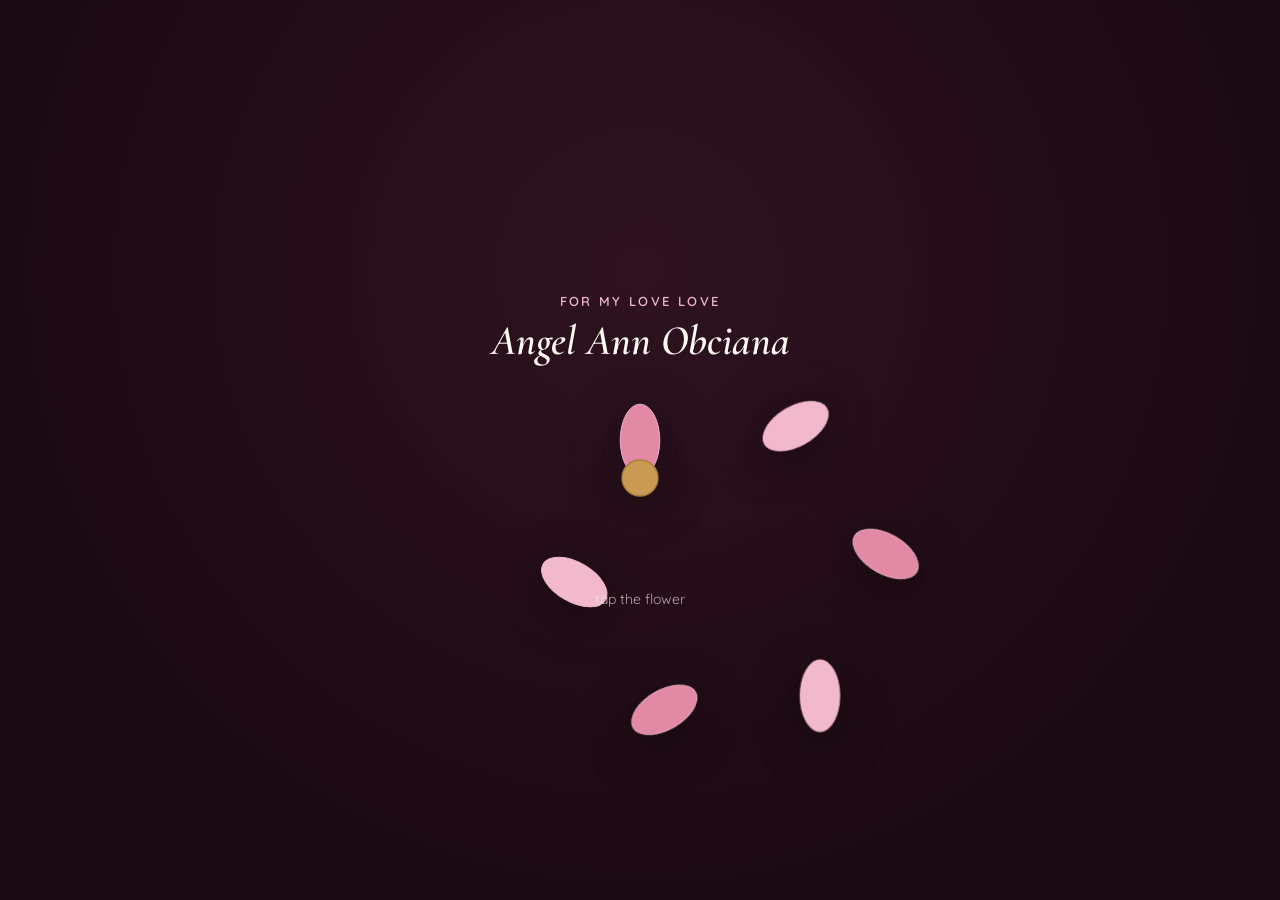
==== index.html @ 5afae939 "Rename index (2).html to index.html" ====
<!DOCTYPE html>
<html lang="en">
<head>
<meta charset="UTF-8">
<meta name="viewport" content="width=device-width, initial-scale=1.0">
<title>For my Love Love Angel Ann Obciana</title>
<link rel="preconnect" href="https://fonts.googleapis.com">
<link href="https://fonts.googleapis.com/css2?family=Cormorant+Garamond:ital,wght@0,500;0,600;1,500;1,600&family=Quicksand:wght@500;600;700&display=swap" rel="stylesheet">
<link rel="stylesheet" href="style.css">
</head>
<body>

<!-- floating hearts live here, shared across both screens -->
<div class="hearts-layer" id="heartsLayer" aria-hidden="true"></div>

<!-- ================= INTRO SCREEN ================= -->
<section class="screen intro-screen" id="introScreen">
  <div class="intro-content">
    <p class="intro-brand">
      <span class="intro-brand-line intro-brand-line--small">For my Love Love</span>
      <span class="intro-brand-line intro-brand-line--big">Angel Ann Obciana</span>
    </p>

    <button class="flower-button" id="flowerButton" aria-label="Click the flower to open">
      <svg class="flower-svg" viewBox="0 0 200 200" xmlns="http://www.w3.org/2000/svg">
        <g class="flower-petals">
          <ellipse class="petal" cx="100" cy="58" rx="22" ry="40"/>
          <ellipse class="petal" cx="100" cy="58" rx="22" ry="40" transform="rotate(60 100 100)"/>
          <ellipse class="petal" cx="100" cy="58" rx="22" ry="40" transform="rotate(120 100 100)"/>
          <ellipse class="petal" cx="100" cy="58" rx="22" ry="40" transform="rotate(180 100 100)"/>
          <ellipse class="petal" cx="100" cy="58" rx="22" ry="40" transform="rotate(240 100 100)"/>
          <ellipse class="petal" cx="100" cy="58" rx="22" ry="40" transform="rotate(300 100 100)"/>
        </g>
        <circle class="flower-center" cx="100" cy="100" r="20"/>
      </svg>
    </button>

    <p class="intro-hint">tap the flower</p>
  </div>
</section>

<!-- ================= MAIN SCREEN ================= -->
<section class="screen main-screen" id="mainScreen">
  <div class="frame">

    <!-- corner ornaments -->
    <span class="corner corner-tl"></span>
    <span class="corner corner-tr"></span>
    <span class="corner corner-bl"></span>
    <span class="corner corner-br"></span>

    <header class="frame-header" id="siteHeader">
      <!-- filled in by header.js at load time — edit NAV_ITEMS in header.js
           to add/remove/rename buttons, not this markup -->
    </header>

    <div class="frame-divider"></div>

    <main class="stage" id="stage">
      <p class="stage-idle" id="stageIdle">press the three buttons, in order, whenever you feel like it</p>
      <div class="stage-message" id="stageMessage" aria-live="polite"></div>
    </main>

  </div>
</section>

<script src="header.js"></script>
<script src="script.js"></script>
</body>
</html>
---- style.css ----
/* =====================================================
   TOKENS
===================================================== */
:root {
  --wine-deep:  #1C0A13;
  --wine:       #2E1220;
  --blush:      #F7E4EA;
  --rose:       #E28AA5;
  --rose-soft:  #F1B9CB;
  --gold:       #C99A52;
  --cream:      #FFF8F3;
  --ink:        #3A1420;

  --font-display: 'Cormorant Garamond', serif;
  --font-body: 'Quicksand', sans-serif;

  --ease-soft: cubic-bezier(.22, 1, .36, 1);
}

* { box-sizing: border-box; }

html, body {
  margin: 0;
  padding: 0;
  width: 100%;
  height: 100%;
  background: var(--wine-deep);
  font-family: var(--font-body);
  overflow: hidden;
}

button {
  font-family: inherit;
  cursor: pointer;
  background: none;
  border: none;
}

button:focus-visible,
.seal-button:focus-visible {
  outline: 2px solid var(--gold);
  outline-offset: 4px;
}

@media (prefers-reduced-motion: reduce) {
  *, *::before, *::after {
    animation-duration: 0.001ms !important;
    animation-iteration-count: 1 !important;
    transition-duration: 0.001ms !important;
  }
}

/* =====================================================
   SHARED / FLOATING HEARTS
===================================================== */
.hearts-layer {
  position: fixed;
  inset: 0;
  pointer-events: none;
  overflow: hidden;
  z-index: 2;
}

.heart-particle {
  position: absolute;
  bottom: -40px;
  color: var(--rose-soft);
  opacity: 0.55;
  font-size: 18px;
  will-change: transform, opacity;
  animation-name: float-up;
  animation-timing-function: ease-in;
  animation-fill-mode: forwards;
}

@keyframes float-up {
  0% {
    transform: translateY(0) translateX(0) rotate(0deg);
    opacity: 0;
  }
  10% { opacity: 0.6; }
  100% {
    transform: translateY(-110vh) translateX(var(--drift, 20px)) rotate(25deg);
    opacity: 0;
  }
}

/* =====================================================
   SCREENS
===================================================== */
.screen {
  position: fixed;
  inset: 0;
  display: flex;
  align-items: center;
  justify-content: center;
  z-index: 3;
}

/* =====================================================
   INTRO SCREEN
===================================================== */
.intro-screen {
  background:
    radial-gradient(circle at 50% 30%, var(--wine) 0%, var(--wine-deep) 70%);
  transition: opacity 0.9s var(--ease-soft), visibility 0.9s var(--ease-soft);
}

.intro-screen.is-hidden {
  opacity: 0;
  visibility: hidden;
  pointer-events: none;
}

.intro-content {
  display: flex;
  flex-direction: column;
  align-items: center;
  gap: 22px;
  text-align: center;
  transform: scale(1);
  transition: transform 0.6s var(--ease-soft), opacity 0.6s var(--ease-soft);
}

.intro-content.is-opening {
  transform: scale(1.15);
  opacity: 0;
}

.intro-brand {
  margin: 0;
  text-align: center;
}

.intro-brand-line { display: block; }

.intro-brand-line--small {
  font-family: var(--font-body);
  color: var(--rose-soft);
  letter-spacing: 0.18em;
  text-transform: uppercase;
  font-size: 13px;
  font-weight: 600;
}

.intro-brand-line--big {
  margin-top: 6px;
  font-family: var(--font-display);
  font-style: italic;
  font-weight: 600;
  color: var(--cream);
  font-size: clamp(28px, 5vw, 42px);
}

.flower-button {
  position: relative;
  width: 180px;
  height: 180px;
  padding: 0;
  transition: transform 0.35s var(--ease-soft);
}

.flower-button:hover { transform: translateY(-4px) scale(1.04); }
.flower-button:active { transform: translateY(0) scale(0.96); }

.flower-svg {
  width: 100%;
  height: 100%;
  overflow: visible;
  filter: drop-shadow(0 10px 24px rgba(0,0,0,0.4));
  animation: flower-sway 4s ease-in-out infinite;
}

@keyframes flower-sway {
  0%, 100% { transform: rotate(-2deg); }
  50% { transform: rotate(2deg); }
}

.petal {
  fill: var(--rose);
  stroke: var(--rose-soft);
  stroke-width: 1;
  transform-origin: 100px 100px;
  transition: transform 0.4s var(--ease-soft), fill 0.4s;
}

.petal:nth-child(even) { fill: var(--rose-soft); }

.flower-center {
  fill: var(--gold);
  stroke: #a97c39;
  stroke-width: 1.5;
  transform-origin: 100px 100px;
}

.flower-button:hover .petal {
  transform: scale(1.06);
}

/* bloom burst on click */
.flower-button.is-blooming .petal {
  animation: petal-bloom 0.65s var(--ease-soft) forwards;
}

.flower-button.is-blooming .petal:nth-child(1) { animation-delay: 0s; }
.flower-button.is-blooming .petal:nth-child(2) { animation-delay: 0.03s; }
.flower-button.is-blooming .petal:nth-child(3) { animation-delay: 0.06s; }
.flower-button.is-blooming .petal:nth-child(4) { animation-delay: 0.09s; }
.flower-button.is-blooming .petal:nth-child(5) { animation-delay: 0.12s; }
.flower-button.is-blooming .petal:nth-child(6) { animation-delay: 0.15s; }

@keyframes petal-bloom {
  0%   { transform: scale(1); }
  55%  { transform: scale(1.45); }
  100% { transform: scale(1.2); }
}

.flower-button.is-blooming .flower-center {
  animation: center-glow 0.65s var(--ease-soft) forwards;
}

@keyframes center-glow {
  0%   { transform: scale(1); filter: drop-shadow(0 0 0 rgba(201,154,82,0)); }
  55%  { transform: scale(1.3); filter: drop-shadow(0 0 14px rgba(201,154,82,0.9)); }
  100% { transform: scale(1.15); filter: drop-shadow(0 0 6px rgba(201,154,82,0.6)); }
}

/* particles that burst outward from the flower on click */
.burst-layer {
  position: fixed;
  inset: 0;
  pointer-events: none;
  z-index: 4;
}

.burst-particle {
  position: absolute;
  transform: translate(-50%, -50%);
  font-size: 20px;
  opacity: 1;
  color: var(--rose-soft);
  animation: burst-fly 0.9s var(--ease-soft) forwards;
}

@keyframes burst-fly {
  0% {
    transform: translate(-50%, -50%) translate(0, 0) scale(1);
    opacity: 1;
  }
  100% {
    transform: translate(-50%, -50%) translate(var(--tx), var(--ty)) scale(0.3);
    opacity: 0;
  }
}

.intro-hint {
  margin: 0;
  color: var(--blush);
  font-size: 14px;
  opacity: 0.7;
  animation: hint-pulse 2.4s ease-in-out infinite;
}

@keyframes hint-pulse {
  0%, 100% { opacity: 0.45; }
  50% { opacity: 0.85; }
}

/* =====================================================
   MAIN SCREEN + FRAME
===================================================== */
.main-screen {
  background: radial-gradient(circle at 50% 20%, var(--wine) 0%, var(--wine-deep) 75%);
  opacity: 0;
  visibility: hidden;
  transition: opacity 0.9s var(--ease-soft) 0.15s, visibility 0.9s var(--ease-soft) 0.15s;
  padding: 24px;
}

.main-screen.is-visible {
  opacity: 1;
  visibility: visible;
}

.frame {
  position: relative;
  width: min(920px, 94vw);
  max-height: 88vh;
  background: linear-gradient(180deg, var(--blush) 0%, var(--cream) 100%);
  border: 1px solid var(--gold);
  border-radius: 4px;
  box-shadow:
    0 0 0 6px var(--wine-deep),
    0 0 0 7px rgba(201, 154, 82, 0.5),
    0 30px 60px rgba(0,0,0,0.5);
  padding: 34px 40px;
  display: flex;
  flex-direction: column;
  gap: 20px;
  opacity: 0;
  transform: translateY(18px);
  animation: frame-rise 0.8s var(--ease-soft) 0.3s forwards;
}

@keyframes frame-rise {
  to { opacity: 1; transform: translateY(0); }
}

.corner {
  position: absolute;
  width: 14px;
  height: 14px;
  border: 2px solid var(--gold);
}

.corner-tl { top: 10px; left: 10px; border-right: none; border-bottom: none; }
.corner-tr { top: 10px; right: 10px; border-left: none; border-bottom: none; }
.corner-bl { bottom: 10px; left: 10px; border-right: none; border-top: none; }
.corner-br { bottom: 10px; right: 10px; border-left: none; border-top: none; }

.frame-header {
  display: flex;
  align-items: flex-end;
  justify-content: space-between;
  gap: 16px;
  flex-wrap: wrap;
}

.brand {
  margin: 0;
  font-family: var(--font-display);
  color: var(--ink);
  line-height: 1;
}

.brand-line { display: block; }

.brand-line--small {
  font-size: 20px;
  font-style: italic;
  font-weight: 500;
  color: var(--rose);
  letter-spacing: 0.05em;
}

.brand-line--big {
  font-size: clamp(34px, 5vw, 54px);
  font-weight: 600;
}

.word-nav {
  display: flex;
  gap: 10px;
}

.word-btn {
  font-family: var(--font-body);
  font-weight: 700;
  font-size: 14px;
  letter-spacing: 0.08em;
  color: var(--ink);
  background: rgba(226, 138, 165, 0.14);
  border: 1.5px solid var(--rose);
  border-radius: 999px;
  padding: 10px 20px;
  transition: transform 0.25s var(--ease-soft), background 0.25s, color 0.25s, box-shadow 0.25s;
}

.word-btn:hover {
  background: var(--rose);
  color: var(--cream);
  transform: translateY(-2px);
  box-shadow: 0 6px 14px rgba(226, 138, 165, 0.4);
}

.word-btn.is-active {
  background: var(--gold);
  border-color: var(--gold);
  color: var(--wine-deep);
  transform: translateY(-2px) scale(1.06);
}

.word-btn.is-pulsing {
  animation: btn-pop 0.4s var(--ease-soft);
}

@keyframes btn-pop {
  0% { transform: scale(1); }
  40% { transform: scale(1.18); }
  100% { transform: scale(1.06); }
}

.frame-divider {
  height: 1px;
  background: linear-gradient(90deg, transparent, var(--gold), transparent);
  opacity: 0.6;
}

.stage {
  position: relative;
  min-height: 220px;
  display: flex;
  align-items: center;
  justify-content: center;
  text-align: center;
  padding: 12px 8px 4px;
}

.stage-idle {
  margin: 0;
  color: var(--ink);
  opacity: 0.55;
  font-size: 15px;
  transition: opacity 0.4s ease;
}

.stage-idle.is-hidden { opacity: 0; }

.stage-message {
  position: absolute;
  inset: 0;
  display: flex;
  align-items: center;
  justify-content: center;
  font-family: var(--font-display);
  font-style: italic;
  font-weight: 600;
  color: var(--rose);
  font-size: clamp(24px, 4vw, 40px);
  opacity: 0;
  transform: scale(0.85);
  transition: opacity 0.6s var(--ease-soft), transform 0.6s var(--ease-soft);
}

.stage-message.is-visible {
  opacity: 1;
  transform: scale(1);
}

/* small screens */
@media (max-width: 560px) {
  .frame-header { align-items: flex-start; }
  .word-nav { width: 100%; justify-content: space-between; }
  .word-btn { flex: 1; padding: 10px 0; text-align: center; }
}
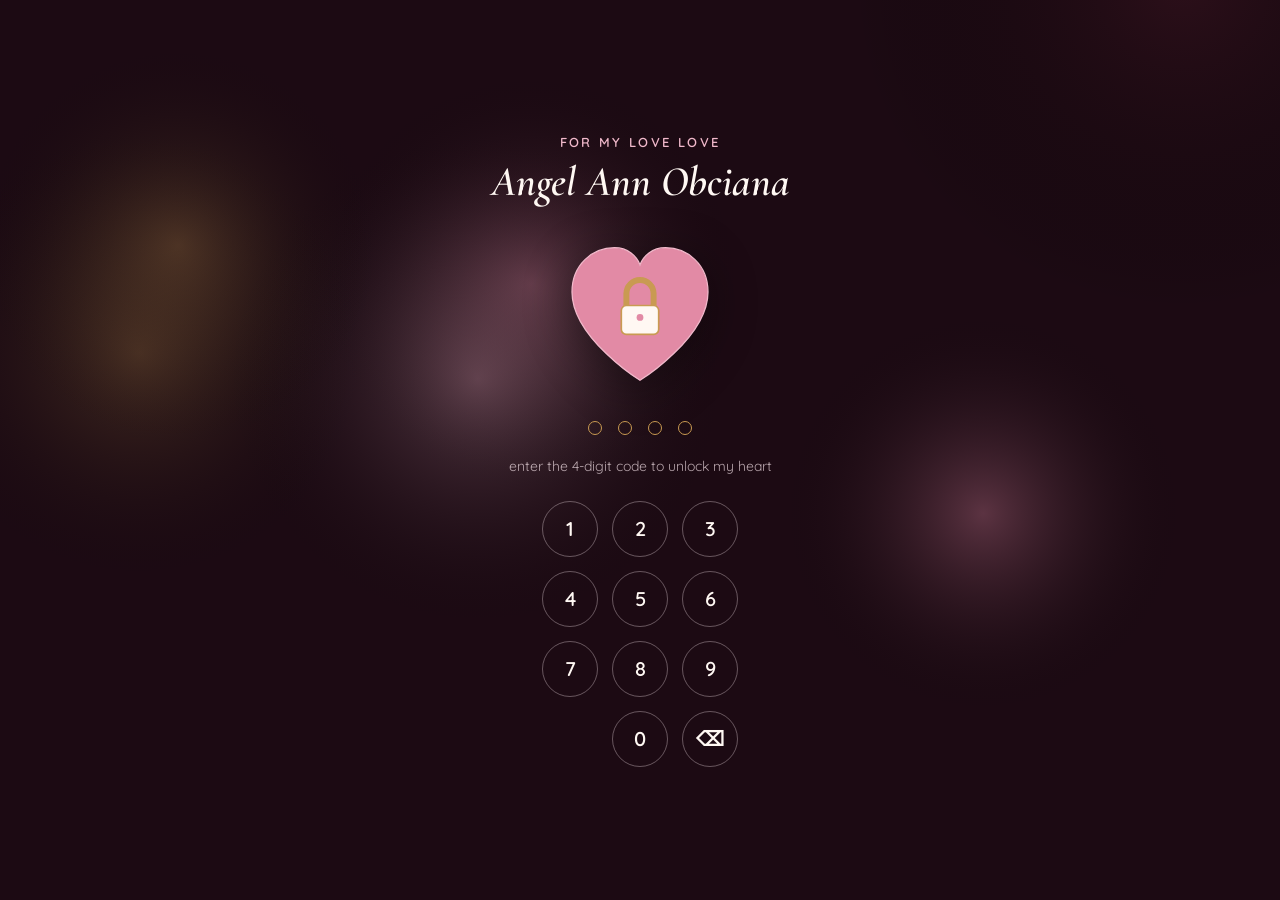
==== commit 95edd42a: "Add files via upload" ====
--- a/index.html
+++ b/index.html
@@ -8,39 +8,73 @@
 <link href="https://fonts.googleapis.com/css2?family=Cormorant+Garamond:ital,wght@0,500;0,600;1,500;1,600&family=Quicksand:wght@500;600;700&display=swap" rel="stylesheet">
 <link rel="stylesheet" href="style.css">
 </head>
-<body>
+<body data-nav-key="">
 
-<!-- floating hearts live here, shared across both screens -->
+<!-- slow-moving glow backdrop, drawn continuously in background.js -->
+<canvas id="bgCanvas" aria-hidden="true"></canvas>
+
+<!-- interactive blooming flowers, drawn in flowers.js once unlocked -->
+<canvas id="flowersCanvas" class="flowers-canvas" aria-hidden="true"></canvas>
+
+<!-- floating hearts live here, shared across every page -->
 <div class="hearts-layer" id="heartsLayer" aria-hidden="true"></div>
 
 <!-- ================= INTRO SCREEN ================= -->
 <section class="screen intro-screen" id="introScreen">
-  <div class="intro-content">
+  <div class="intro-content" id="introContent">
     <p class="intro-brand">
       <span class="intro-brand-line intro-brand-line--small">For my Love Love</span>
       <span class="intro-brand-line intro-brand-line--big">Angel Ann Obciana</span>
     </p>
 
-    <button class="flower-button" id="flowerButton" aria-label="Click the flower to open">
-      <svg class="flower-svg" viewBox="0 0 200 200" xmlns="http://www.w3.org/2000/svg">
-        <g class="flower-petals">
-          <ellipse class="petal" cx="100" cy="58" rx="22" ry="40"/>
-          <ellipse class="petal" cx="100" cy="58" rx="22" ry="40" transform="rotate(60 100 100)"/>
-          <ellipse class="petal" cx="100" cy="58" rx="22" ry="40" transform="rotate(120 100 100)"/>
-          <ellipse class="petal" cx="100" cy="58" rx="22" ry="40" transform="rotate(180 100 100)"/>
-          <ellipse class="petal" cx="100" cy="58" rx="22" ry="40" transform="rotate(240 100 100)"/>
-          <ellipse class="petal" cx="100" cy="58" rx="22" ry="40" transform="rotate(300 100 100)"/>
+    <!-- heart-shaped lock: edit CODE in script.js to change the passcode -->
+    <div class="heart-lock" id="heartLock" aria-hidden="true">
+      <svg class="heart-lock-svg" viewBox="0 0 200 200" xmlns="http://www.w3.org/2000/svg">
+        <path class="heart-shape"
+          d="M100,178 C100,178 20,128 20,74 C20,42 44,22 70,22 C86,22 96,32 100,42
+             C104,32 114,22 130,22 C156,22 180,42 180,74 C180,128 100,178 100,178 Z"/>
+        <g class="lock-icon">
+          <path class="lock-shackle" id="lockShackle" d="M84,90 v-14 a16,16 0 0 1 32,0 v14"/>
+          <rect class="lock-body" x="78" y="90" width="44" height="34" rx="6"/>
+          <circle class="lock-keyhole" cx="100" cy="104" r="4"/>
         </g>
-        <circle class="flower-center" cx="100" cy="100" r="20"/>
       </svg>
-    </button>
+    </div>
 
-    <p class="intro-hint">tap the flower</p>
+    <div class="passcode-dots" id="passcodeDots" aria-hidden="true">
+      <span class="dot"></span>
+      <span class="dot"></span>
+      <span class="dot"></span>
+      <span class="dot"></span>
+    </div>
+
+    <p class="intro-hint" id="introHint" aria-live="polite">enter the 4-digit code to unlock my heart</p>
+
+    <div class="keypad" id="keypad" role="group" aria-label="Passcode keypad">
+      <button type="button" data-key="1">1</button>
+      <button type="button" data-key="2">2</button>
+      <button type="button" data-key="3">3</button>
+      <button type="button" data-key="4">4</button>
+      <button type="button" data-key="5">5</button>
+      <button type="button" data-key="6">6</button>
+      <button type="button" data-key="7">7</button>
+      <button type="button" data-key="8">8</button>
+      <button type="button" data-key="9">9</button>
+      <span class="keypad-spacer" aria-hidden="true"></span>
+      <button type="button" data-key="0">0</button>
+      <button type="button" class="keypad-back" data-key="back" aria-label="Delete last digit">⌫</button>
+    </div>
   </div>
 </section>
 
 <!-- ================= MAIN SCREEN ================= -->
 <section class="screen main-screen" id="mainScreen">
+
+  <nav class="site-nav" id="siteHeader" aria-label="Message buttons">
+    <!-- filled in by header.js at load time — edit NAV_ITEMS in header.js
+         to add/remove/rename/re-link pages, not this markup -->
+  </nav>
+
   <div class="frame">
 
     <!-- corner ornaments -->
@@ -49,21 +83,18 @@
     <span class="corner corner-bl"></span>
     <span class="corner corner-br"></span>
 
-    <header class="frame-header" id="siteHeader">
-      <!-- filled in by header.js at load time — edit NAV_ITEMS in header.js
-           to add/remove/rename buttons, not this markup -->
-    </header>
-
-    <div class="frame-divider"></div>
-
     <main class="stage" id="stage">
-      <p class="stage-idle" id="stageIdle">press the three buttons, in order, whenever you feel like it</p>
-      <div class="stage-message" id="stageMessage" aria-live="polite"></div>
+      <div class="unlocked-message">
+        <p class="unlocked-title">You unlocked my heart ♥</p>
+        <p class="unlocked-hint">tap anywhere to plant a flower</p>
+      </div>
     </main>
 
   </div>
 </section>
 
+<script src="background.js"></script>
+<script src="flowers.js"></script>
 <script src="header.js"></script>
 <script src="script.js"></script>
 </body>
--- a/style.css
+++ b/style.css
@@ -37,7 +37,7 @@
 }
 
 button:focus-visible,
-.seal-button:focus-visible {
+.flower-button:focus-visible {
   outline: 2px solid var(--gold);
   outline-offset: 4px;
 }
@@ -48,6 +48,30 @@
     animation-iteration-count: 1 !important;
     transition-duration: 0.001ms !important;
   }
+}
+
+/* =====================================================
+   MOVING BACKGROUND CANVAS
+===================================================== */
+#bgCanvas {
+  position: fixed;
+  inset: 0;
+  width: 100%;
+  height: 100%;
+  z-index: 0;
+  pointer-events: none;
+}
+
+/* =====================================================
+   INTERACTIVE BLOOMING FLOWERS
+===================================================== */
+.flowers-canvas {
+  position: fixed;
+  inset: 0;
+  width: 100%;
+  height: 100%;
+  z-index: 1;
+  pointer-events: none;
 }
 
 /* =====================================================
@@ -101,8 +125,6 @@
    INTRO SCREEN
 ===================================================== */
 .intro-screen {
-  background:
-    radial-gradient(circle at 50% 30%, var(--wine) 0%, var(--wine-deep) 70%);
   transition: opacity 0.9s var(--ease-soft), visibility 0.9s var(--ease-soft);
 }
 
@@ -152,78 +174,139 @@
   font-size: clamp(28px, 5vw, 42px);
 }
 
-.flower-button {
+/* =====================================================
+   HEART LOCK
+===================================================== */
+.heart-lock {
   position: relative;
-  width: 180px;
-  height: 180px;
-  padding: 0;
-  transition: transform 0.35s var(--ease-soft);
-}
-
-.flower-button:hover { transform: translateY(-4px) scale(1.04); }
-.flower-button:active { transform: translateY(0) scale(0.96); }
-
-.flower-svg {
+  width: 170px;
+  height: 170px;
+  filter: drop-shadow(0 10px 24px rgba(0,0,0,0.4));
+  animation: heart-breathe 3.2s ease-in-out infinite;
+}
+
+@keyframes heart-breathe {
+  0%, 100% { transform: scale(1); }
+  50% { transform: scale(1.035); }
+}
+
+.heart-lock-svg {
   width: 100%;
   height: 100%;
   overflow: visible;
-  filter: drop-shadow(0 10px 24px rgba(0,0,0,0.4));
-  animation: flower-sway 4s ease-in-out infinite;
-}
-
-@keyframes flower-sway {
-  0%, 100% { transform: rotate(-2deg); }
-  50% { transform: rotate(2deg); }
-}
-
-.petal {
+}
+
+.heart-shape {
   fill: var(--rose);
   stroke: var(--rose-soft);
-  stroke-width: 1;
-  transform-origin: 100px 100px;
-  transition: transform 0.4s var(--ease-soft), fill 0.4s;
-}
-
-.petal:nth-child(even) { fill: var(--rose-soft); }
-
-.flower-center {
+  stroke-width: 1.5;
+  transition: fill 0.5s ease;
+}
+
+.lock-shackle {
+  fill: none;
+  stroke: var(--gold);
+  stroke-width: 7;
+  stroke-linecap: round;
+  transform-origin: 84px 90px;
+  transition: transform 0.6s var(--ease-soft);
+}
+
+.lock-body {
+  fill: var(--cream);
+  stroke: var(--gold);
+  stroke-width: 2;
+}
+
+.lock-keyhole { fill: var(--rose); }
+
+.heart-lock.is-shaking {
+  animation: lock-shake 0.5s var(--ease-soft);
+}
+
+@keyframes lock-shake {
+  0%, 100% { transform: translateX(0); }
+  20% { transform: translateX(-8px); }
+  40% { transform: translateX(7px); }
+  60% { transform: translateX(-5px); }
+  80% { transform: translateX(4px); }
+}
+
+.heart-lock.is-unlocked .heart-shape {
   fill: var(--gold);
-  stroke: #a97c39;
-  stroke-width: 1.5;
-  transform-origin: 100px 100px;
-}
-
-.flower-button:hover .petal {
-  transform: scale(1.06);
-}
-
-/* bloom burst on click */
-.flower-button.is-blooming .petal {
-  animation: petal-bloom 0.65s var(--ease-soft) forwards;
-}
-
-.flower-button.is-blooming .petal:nth-child(1) { animation-delay: 0s; }
-.flower-button.is-blooming .petal:nth-child(2) { animation-delay: 0.03s; }
-.flower-button.is-blooming .petal:nth-child(3) { animation-delay: 0.06s; }
-.flower-button.is-blooming .petal:nth-child(4) { animation-delay: 0.09s; }
-.flower-button.is-blooming .petal:nth-child(5) { animation-delay: 0.12s; }
-.flower-button.is-blooming .petal:nth-child(6) { animation-delay: 0.15s; }
-
-@keyframes petal-bloom {
+}
+
+.heart-lock.is-unlocked .lock-shackle {
+  transform: rotate(-35deg) translateX(-6px);
+}
+
+.heart-lock.is-unlocked {
+  animation: heart-unlock-pop 0.7s var(--ease-soft) forwards;
+}
+
+@keyframes heart-unlock-pop {
   0%   { transform: scale(1); }
-  55%  { transform: scale(1.45); }
-  100% { transform: scale(1.2); }
-}
-
-.flower-button.is-blooming .flower-center {
-  animation: center-glow 0.65s var(--ease-soft) forwards;
-}
-
-@keyframes center-glow {
-  0%   { transform: scale(1); filter: drop-shadow(0 0 0 rgba(201,154,82,0)); }
-  55%  { transform: scale(1.3); filter: drop-shadow(0 0 14px rgba(201,154,82,0.9)); }
-  100% { transform: scale(1.15); filter: drop-shadow(0 0 6px rgba(201,154,82,0.6)); }
-}
+  55%  { transform: scale(1.18); }
+  100% { transform: scale(1.08); }
+}
+
+/* =====================================================
+   PASSCODE DOTS
+===================================================== */
+.passcode-dots {
+  display: flex;
+  gap: 16px;
+}
+
+.dot {
+  width: 14px;
+  height: 14px;
+  border-radius: 50%;
+  border: 1.5px solid var(--gold);
+  background: transparent;
+  transition: background 0.25s var(--ease-soft), transform 0.25s var(--ease-soft);
+}
+
+.dot.is-filled {
+  background: var(--rose);
+  transform: scale(1.15);
+}
+
+/* =====================================================
+   KEYPAD
+===================================================== */
+.keypad {
+  display: grid;
+  grid-template-columns: repeat(3, 56px);
+  gap: 14px;
+  margin-top: 4px;
+}
+
+.keypad button {
+  width: 56px;
+  height: 56px;
+  border-radius: 50%;
+  border: 1.5px solid rgba(247, 228, 234, 0.35);
+  color: var(--cream);
+  font-family: var(--font-body);
+  font-size: 20px;
+  font-weight: 600;
+  display: flex;
+  align-items: center;
+  justify-content: center;
+  transition: background 0.2s ease, border-color 0.2s ease, transform 0.15s ease;
+}
+
+.keypad button:hover {
+  background: rgba(226, 138, 165, 0.18);
+  border-color: var(--rose-soft);
+}
+
+.keypad button:active { transform: scale(0.92); }
+
+.keypad-back { font-size: 17px; }
+
+.keypad-spacer { visibility: hidden; }
 
 /* particles that burst outward from the flower on click */
 .burst-layer {
@@ -270,7 +353,6 @@
    MAIN SCREEN + FRAME
 ===================================================== */
 .main-screen {
-  background: radial-gradient(circle at 50% 20%, var(--wine) 0%, var(--wine-deep) 75%);
   opacity: 0;
   visibility: hidden;
   transition: opacity 0.9s var(--ease-soft) 0.15s, visibility 0.9s var(--ease-soft) 0.15s;
@@ -282,10 +364,105 @@
   visibility: visible;
 }
 
+/* =====================================================
+   FULL-WIDTH TOP NAV
+===================================================== */
+.site-nav {
+  position: fixed;
+  top: 0;
+  left: 0;
+  right: 0;
+  z-index: 5;
+  display: flex;
+  align-items: center;
+  justify-content: space-between;
+  gap: 16px;
+  flex-wrap: wrap;
+  padding: 26px 48px;
+  border-bottom: 1.5px solid var(--gold);
+  background: transparent;
+  opacity: 1;
+  transform: translateY(0);
+  transition: opacity 0.6s var(--ease-soft) 0.25s, transform 0.6s var(--ease-soft) 0.25s;
+}
+
+/* on index.html the nav starts hidden and animates in once the heart unlocks */
+.main-screen .site-nav {
+  opacity: 0;
+  transform: translateY(-20px);
+}
+
+.main-screen.is-visible .site-nav {
+  opacity: 1;
+  transform: translateY(0);
+}
+
+.nav-brand {
+  font-family: var(--font-display);
+  font-style: italic;
+  font-weight: 600;
+  font-size: 24px;
+  color: var(--cream);
+  text-decoration: none;
+  letter-spacing: 0.02em;
+  white-space: nowrap;
+}
+
+.nav-brand em {
+  font-style: italic;
+  color: var(--rose-soft);
+}
+
+.nav-links {
+  display: flex;
+  list-style: none;
+  margin: 0;
+  padding: 0;
+  gap: 28px;
+}
+
+.nav-link {
+  display: inline-block;
+  font-family: var(--font-body);
+  font-weight: 600;
+  font-size: 17px;
+  letter-spacing: 0.08em;
+  text-transform: uppercase;
+  text-decoration: none;
+  color: var(--cream);
+  opacity: 0.65;
+  background: none;
+  border: none;
+  padding: 4px 0;
+  transition: color 0.2s ease, opacity 0.2s ease;
+}
+
+.nav-link:hover {
+  opacity: 1;
+  color: var(--rose-soft);
+}
+
+.nav-link.is-active,
+.nav-link.is-current {
+  opacity: 1;
+  color: var(--gold);
+}
+
+.nav-link.is-pulsing {
+  animation: btn-pop 0.4s var(--ease-soft);
+}
+
+@keyframes btn-pop {
+  0% { transform: scale(1); }
+  40% { transform: scale(1.18); }
+  100% { transform: scale(1.06); }
+}
+
 .frame {
   position: relative;
   width: min(920px, 94vw);
-  max-height: 88vh;
+  max-height: 78vh;
+  margin-top: 96px;
   background: linear-gradient(180deg, var(--blush) 0%, var(--cream) 100%);
   border: 1px solid var(--gold);
   border-radius: 4px;
@@ -318,84 +495,6 @@
 .corner-bl { bottom: 10px; left: 10px; border-right: none; border-top: none; }
 .corner-br { bottom: 10px; right: 10px; border-left: none; border-top: none; }
 
-.frame-header {
-  display: flex;
-  align-items: flex-end;
-  justify-content: space-between;
-  gap: 16px;
-  flex-wrap: wrap;
-}
-
-.brand {
-  margin: 0;
-  font-family: var(--font-display);
-  color: var(--ink);
-  line-height: 1;
-}
-
-.brand-line { display: block; }
-
-.brand-line--small {
-  font-size: 20px;
-  font-style: italic;
-  font-weight: 500;
-  color: var(--rose);
-  letter-spacing: 0.05em;
-}
-
-.brand-line--big {
-  font-size: clamp(34px, 5vw, 54px);
-  font-weight: 600;
-}
-
-.word-nav {
-  display: flex;
-  gap: 10px;
-}
-
-.word-btn {
-  font-family: var(--font-body);
-  font-weight: 700;
-  font-size: 14px;
-  letter-spacing: 0.08em;
-  color: var(--ink);
-  background: rgba(226, 138, 165, 0.14);
-  border: 1.5px solid var(--rose);
-  border-radius: 999px;
-  padding: 10px 20px;
-  transition: transform 0.25s var(--ease-soft), background 0.25s, color 0.25s, box-shadow 0.25s;
-}
-
-.word-btn:hover {
-  background: var(--rose);
-  color: var(--cream);
-  transform: translateY(-2px);
-  box-shadow: 0 6px 14px rgba(226, 138, 165, 0.4);
-}
-
-.word-btn.is-active {
-  background: var(--gold);
-  border-color: var(--gold);
-  color: var(--wine-deep);
-  transform: translateY(-2px) scale(1.06);
-}
-
-.word-btn.is-pulsing {
-  animation: btn-pop 0.4s var(--ease-soft);
-}
-
-@keyframes btn-pop {
-  0% { transform: scale(1); }
-  40% { transform: scale(1.18); }
-  100% { transform: scale(1.06); }
-}
-
-.frame-divider {
-  height: 1px;
-  background: linear-gradient(90deg, transparent, var(--gold), transparent);
-  opacity: 0.6;
-}
-
 .stage {
   position: relative;
   min-height: 220px;
@@ -406,15 +505,212 @@
   padding: 12px 8px 4px;
 }
 
-.stage-idle {
+.unlocked-message {
+  display: flex;
+  flex-direction: column;
+  gap: 10px;
+  text-align: center;
+}
+
+.unlocked-title {
+  margin: 0;
+  font-family: var(--font-display);
+  font-style: italic;
+  font-weight: 600;
+  color: var(--rose);
+  font-size: clamp(26px, 4.4vw, 42px);
+}
+
+.unlocked-hint {
   margin: 0;
   color: var(--ink);
-  opacity: 0.55;
+  opacity: 0.7;
   font-size: 15px;
-  transition: opacity 0.4s ease;
-}
-
-.stage-idle.is-hidden { opacity: 0; }
+}
+
+.envelope-wrap {
+  display: flex;
+  flex-direction: column;
+  align-items: center;
+  gap: 16px;
+  transition: opacity 0.4s ease, transform 0.4s ease;
+}
+
+.envelope-wrap.is-hidden {
+  opacity: 0;
+  transform: scale(0.94);
+  pointer-events: none;
+}
+
+.envelope-button {
+  position: relative;
+  width: 220px;
+  height: 148px;
+  padding: 0;
+  filter: drop-shadow(0 14px 24px rgba(0,0,0,0.35));
+  transition: transform 0.3s var(--ease-soft);
+}
+
+.envelope-button:hover { transform: translateY(-3px); }
+.envelope-button:active { transform: translateY(0); }
+
+.envelope-back {
+  position: absolute;
+  inset: 0;
+  background: linear-gradient(180deg, var(--cream) 0%, var(--blush) 100%);
+  border: 1.5px solid var(--gold);
+  border-radius: 6px;
+}
+
+/* the "V" fold lines of an envelope front, drawn as a triangle rising from the base */
+.envelope-pocket {
+  position: absolute;
+  left: 0;
+  right: 0;
+  bottom: 0;
+  height: 100%;
+  clip-path: polygon(0% 100%, 50% 42%, 100% 100%);
+  background: linear-gradient(180deg, rgba(226,138,165,0.22), rgba(226,138,165,0.05));
+  border-radius: 0 0 6px 6px;
+}
+
+.envelope-flap {
+  position: absolute;
+  top: 0;
+  left: 0;
+  right: 0;
+  height: 74px;
+  clip-path: polygon(0% 0%, 100% 0%, 50% 88%);
+  background: linear-gradient(160deg, var(--rose-soft) 0%, var(--rose) 100%);
+  border-radius: 6px 6px 0 0;
+  transform-origin: top center;
+  transition: transform 0.55s var(--ease-soft), opacity 0.55s var(--ease-soft);
+}
+
+.envelope-heart {
+  position: absolute;
+  top: 50px;
+  left: 50%;
+  transform: translate(-50%, -50%);
+  width: 32px;
+  height: 32px;
+  border-radius: 50%;
+  background: var(--gold);
+  color: var(--cream);
+  display: flex;
+  align-items: center;
+  justify-content: center;
+  font-size: 15px;
+  box-shadow: 0 4px 10px rgba(0,0,0,0.3);
+  transition: transform 0.4s var(--ease-soft), opacity 0.4s var(--ease-soft);
+  z-index: 2;
+}
+
+/* opening state: the flap lifts back and the seal fades, as if unsealed */
+.envelope-button.is-open .envelope-flap {
+  transform: translateY(-12px) scaleY(0.25);
+  opacity: 0;
+}
+
+.envelope-button.is-open .envelope-heart {
+  transform: translate(-50%, -50%) scale(0);
+  opacity: 0;
+}
+
+.envelope-hint {
+  margin: 0;
+  color: var(--cream);
+  opacity: 0.6;
+  font-size: 14px;
+}
+
+/* =====================================================
+   LETTER OVERLAY
+===================================================== */
+.letter-overlay {
+  position: fixed;
+  inset: 0;
+  z-index: 20;
+  display: flex;
+  align-items: center;
+  justify-content: center;
+  padding: 24px;
+  background: rgba(20, 7, 14, 0.72);
+  backdrop-filter: blur(6px);
+  opacity: 0;
+  visibility: hidden;
+  transition: opacity 0.45s var(--ease-soft), visibility 0.45s var(--ease-soft);
+}
+
+.letter-overlay.is-visible {
+  opacity: 1;
+  visibility: visible;
+}
+
+.letter-paper {
+  position: relative;
+  width: min(560px, 100%);
+  max-height: 80vh;
+  overflow-y: auto;
+  padding: 46px 42px;
+  background:
+    repeating-linear-gradient(
+      var(--cream) 0px,
+      var(--cream) 37px,
+      rgba(201, 154, 82, 0.18) 38px
+    );
+  border: 1px solid var(--gold);
+  border-radius: 3px;
+  box-shadow: 0 30px 70px rgba(0,0,0,0.5);
+  transform: translateY(24px) scale(0.96);
+  opacity: 0;
+  transition: transform 0.5s var(--ease-soft), opacity 0.5s var(--ease-soft);
+}
+
+.letter-overlay.is-visible .letter-paper {
+  transform: translateY(0) scale(1);
+  opacity: 1;
+}
+
+.letter-close {
+  position: absolute;
+  top: 12px;
+  right: 16px;
+  font-size: 26px;
+  line-height: 1;
+  color: var(--ink);
+  opacity: 0.45;
+  padding: 6px;
+  transition: opacity 0.2s ease;
+}
+
+.letter-close:hover { opacity: 0.9; }
+
+.letter-text {
+  margin: 0;
+  font-family: 'Caveat', cursive;
+  font-size: clamp(22px, 3.4vw, 28px);
+  line-height: 1.55;
+  color: var(--ink);
+  white-space: pre-wrap;
+}
+
+.letter-cursor {
+  display: inline-block;
+  width: 2px;
+  height: 24px;
+  margin-left: 2px;
+  background: var(--rose);
+  vertical-align: text-bottom;
+  animation: cursor-blink 0.9s step-end infinite;
+}
+
+.letter-cursor.is-hidden { display: none; }
+
+@keyframes cursor-blink {
+  0%, 100% { opacity: 1; }
+  50% { opacity: 0; }
+}
 
 .stage-message {
   position: absolute;
@@ -437,9 +733,82 @@
   transform: scale(1);
 }
 
+/* =====================================================
+   LETTER PAGES (I / LOVE / YOU)
+===================================================== */
+.letter-page {
+  position: fixed;
+  inset: 0;
+  z-index: 3;
+  display: flex;
+  align-items: center;
+  justify-content: center;
+  padding: 24px;
+}
+
+.letter-page-content {
+  display: flex;
+  flex-direction: column;
+  align-items: center;
+  gap: 20px;
+  text-align: center;
+}
+
+.letter-page-word {
+  margin: 0;
+  font-family: var(--font-display);
+  font-style: italic;
+  font-weight: 600;
+  color: var(--cream);
+  font-size: clamp(64px, 16vw, 180px);
+  line-height: 1;
+  opacity: 0;
+  transform: translateY(18px) scale(0.94);
+  transition: opacity 0.9s var(--ease-soft), transform 0.9s var(--ease-soft);
+  text-shadow: 0 0 40px rgba(226, 138, 165, 0.45);
+  animation: letter-glow 3.6s ease-in-out infinite;
+}
+
+.letter-page-word.is-visible {
+  opacity: 1;
+  transform: translateY(0) scale(1);
+}
+
+@keyframes letter-glow {
+  0%, 100% { text-shadow: 0 0 40px rgba(226, 138, 165, 0.45); }
+  50% { text-shadow: 0 0 64px rgba(201, 154, 82, 0.55); }
+}
+
+.letter-page-note {
+  margin: 0;
+  color: var(--blush);
+  opacity: 0.55;
+  font-size: 14px;
+  max-width: 340px;
+}
+
+.back-home {
+  margin-top: 8px;
+  color: var(--rose-soft);
+  font-family: var(--font-body);
+  font-weight: 600;
+  font-size: 14px;
+  letter-spacing: 0.06em;
+  text-transform: uppercase;
+  text-decoration: none;
+  opacity: 0.75;
+  transition: opacity 0.2s ease;
+}
+
+.back-home:hover { opacity: 1; }
+
 /* small screens */
 @media (max-width: 560px) {
-  .frame-header { align-items: flex-start; }
-  .word-nav { width: 100%; justify-content: space-between; }
-  .word-btn { flex: 1; padding: 10px 0; text-align: center; }
-}
+  .site-nav { flex-direction: column; align-items: flex-start; padding: 16px 20px; }
+  .nav-links { width: 100%; justify-content: space-between; }
+  .nav-link { flex: 1; text-align: center; padding: 8px 4px; }
+  .frame { margin-top: 150px; }
+  .keypad { grid-template-columns: repeat(3, 52px); gap: 12px; }
+  .keypad button { width: 52px; height: 52px; }
+  .letter-page { padding-top: 110px; }
+}
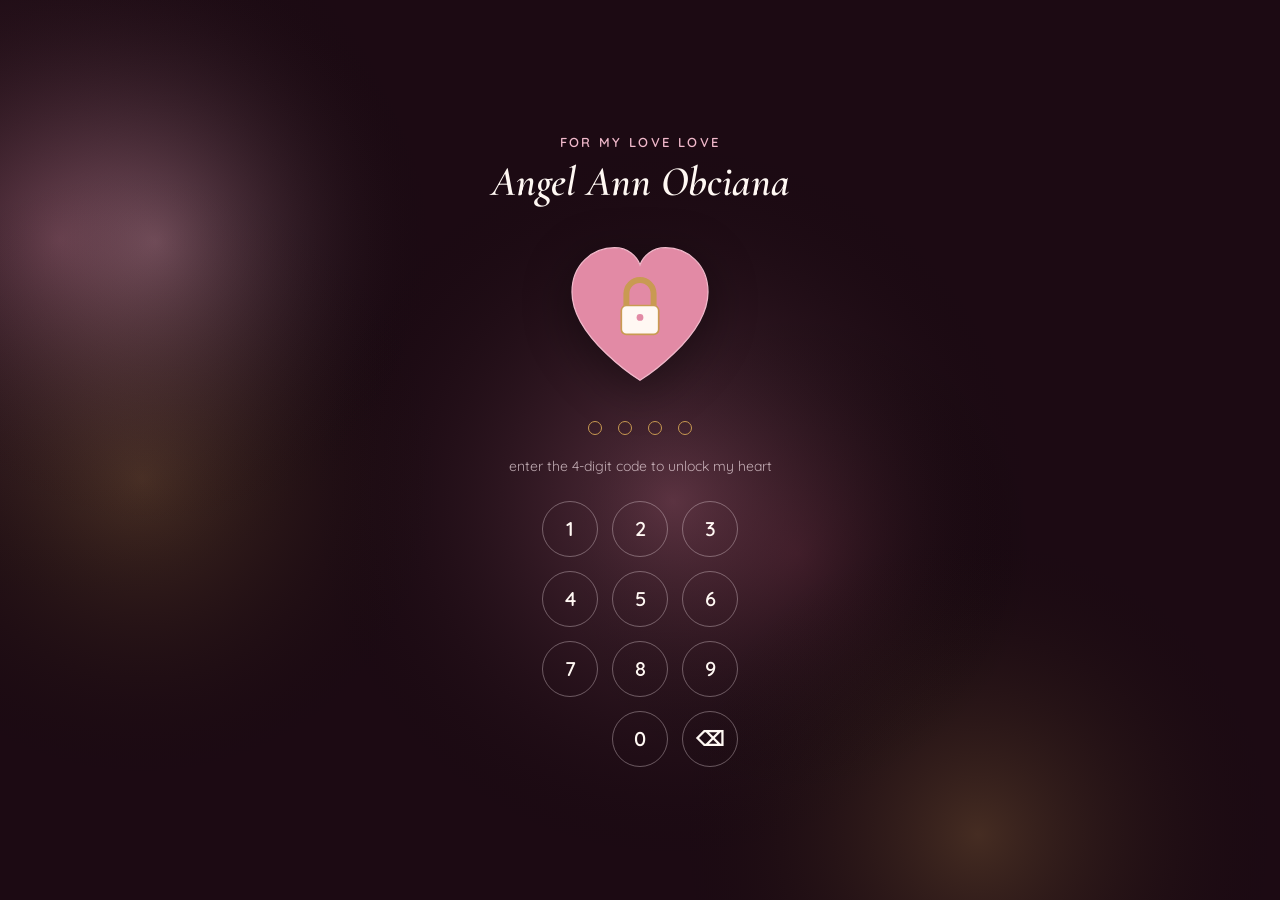
==== commit aa42e653: "Update index.html" ====
--- a/index.html
+++ b/index.html
@@ -15,7 +15,7 @@
 
 <!-- interactive blooming flowers, drawn in flowers.js once unlocked -->
 <canvas id="flowersCanvas" class="flowers-canvas" aria-hidden="true"></canvas>
-
+a
 <!-- floating hearts live here, shared across every page -->
 <div class="hearts-layer" id="heartsLayer" aria-hidden="true"></div>
 
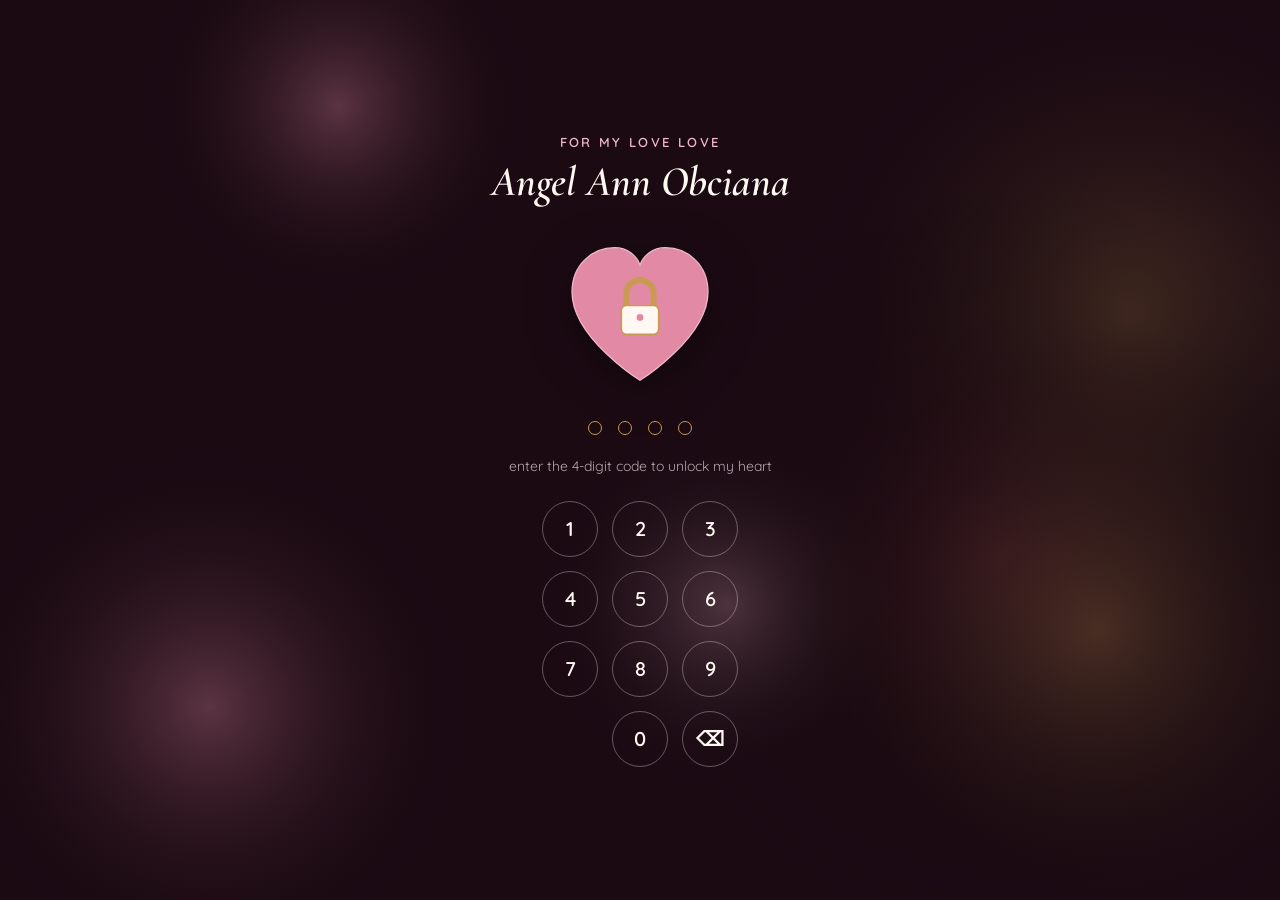
==== commit d7cffa75: "Update index.html" ====
--- a/index.html
+++ b/index.html
@@ -13,13 +13,17 @@
 <!-- slow-moving glow backdrop, drawn continuously in background.js -->
 <canvas id="bgCanvas" aria-hidden="true"></canvas>
 
-<!-- interactive blooming flowers, drawn in flowers.js once unlocked -->
+<!-- flower burst drawn at the moment of unlock, in flowers.js -->
 <canvas id="flowersCanvas" class="flowers-canvas" aria-hidden="true"></canvas>
-a
-<!-- floating hearts live here, shared across every page -->
+
+<!-- floating hearts live here -->
 <div class="hearts-layer" id="heartsLayer" aria-hidden="true"></div>
 
-<!-- ================= INTRO SCREEN ================= -->
+<!-- ================= INTRO / LOCK SCREEN ================= -->
+<!-- this page is ONLY the lock screen. once unlocked, script.js
+     navigates to main.html — so going back and forth between
+     i.html / love.html / you.html / main.html never touches
+     this page or the lock again. -->
 <section class="screen intro-screen" id="introScreen">
   <div class="intro-content" id="introContent">
     <p class="intro-brand">
@@ -67,35 +71,8 @@
   </div>
 </section>
 
-<!-- ================= MAIN SCREEN ================= -->
-<section class="screen main-screen" id="mainScreen">
-
-  <nav class="site-nav" id="siteHeader" aria-label="Message buttons">
-    <!-- filled in by header.js at load time — edit NAV_ITEMS in header.js
-         to add/remove/rename/re-link pages, not this markup -->
-  </nav>
-
-  <div class="frame">
-
-    <!-- corner ornaments -->
-    <span class="corner corner-tl"></span>
-    <span class="corner corner-tr"></span>
-    <span class="corner corner-bl"></span>
-    <span class="corner corner-br"></span>
-
-    <main class="stage" id="stage">
-      <div class="unlocked-message">
-        <p class="unlocked-title">You unlocked my heart ♥</p>
-        <p class="unlocked-hint">tap anywhere to plant a flower</p>
-      </div>
-    </main>
-
-  </div>
-</section>
-
 <script src="background.js"></script>
 <script src="flowers.js"></script>
-<script src="header.js"></script>
 <script src="script.js"></script>
 </body>
 </html>
